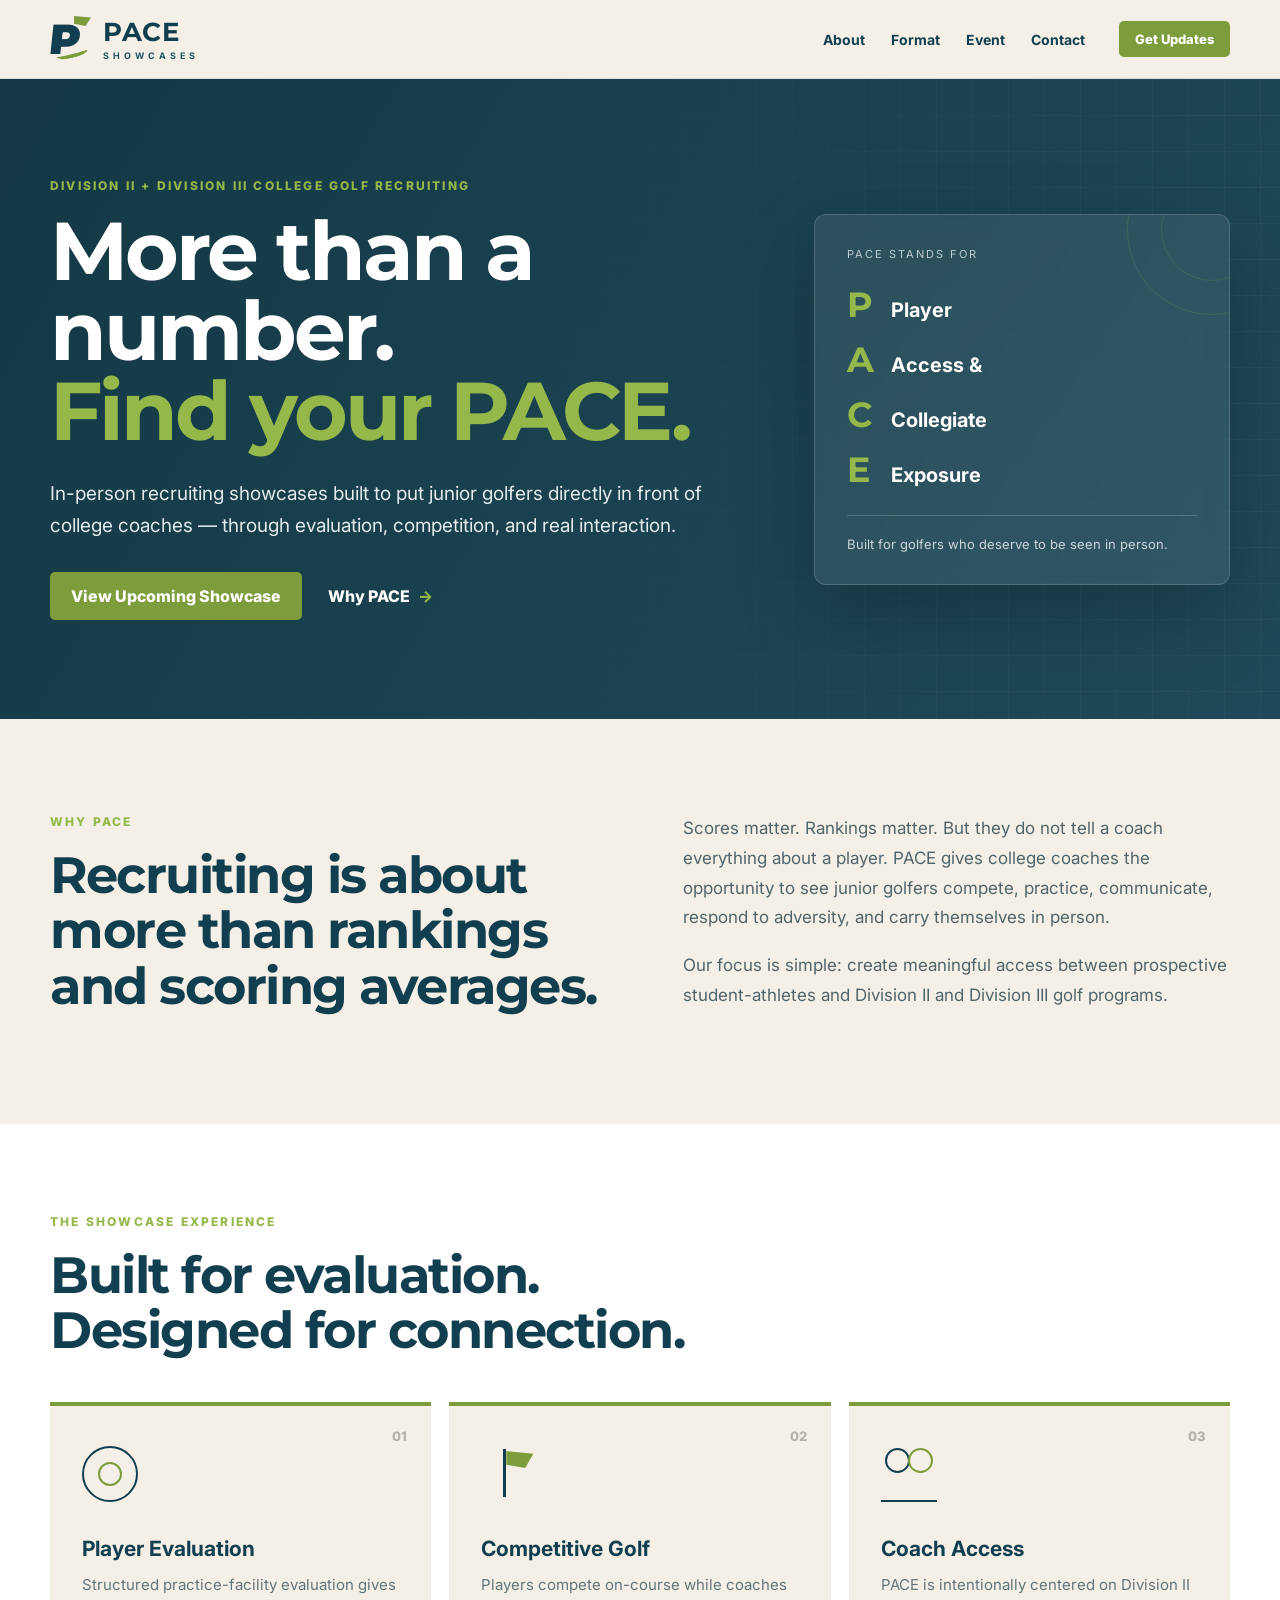
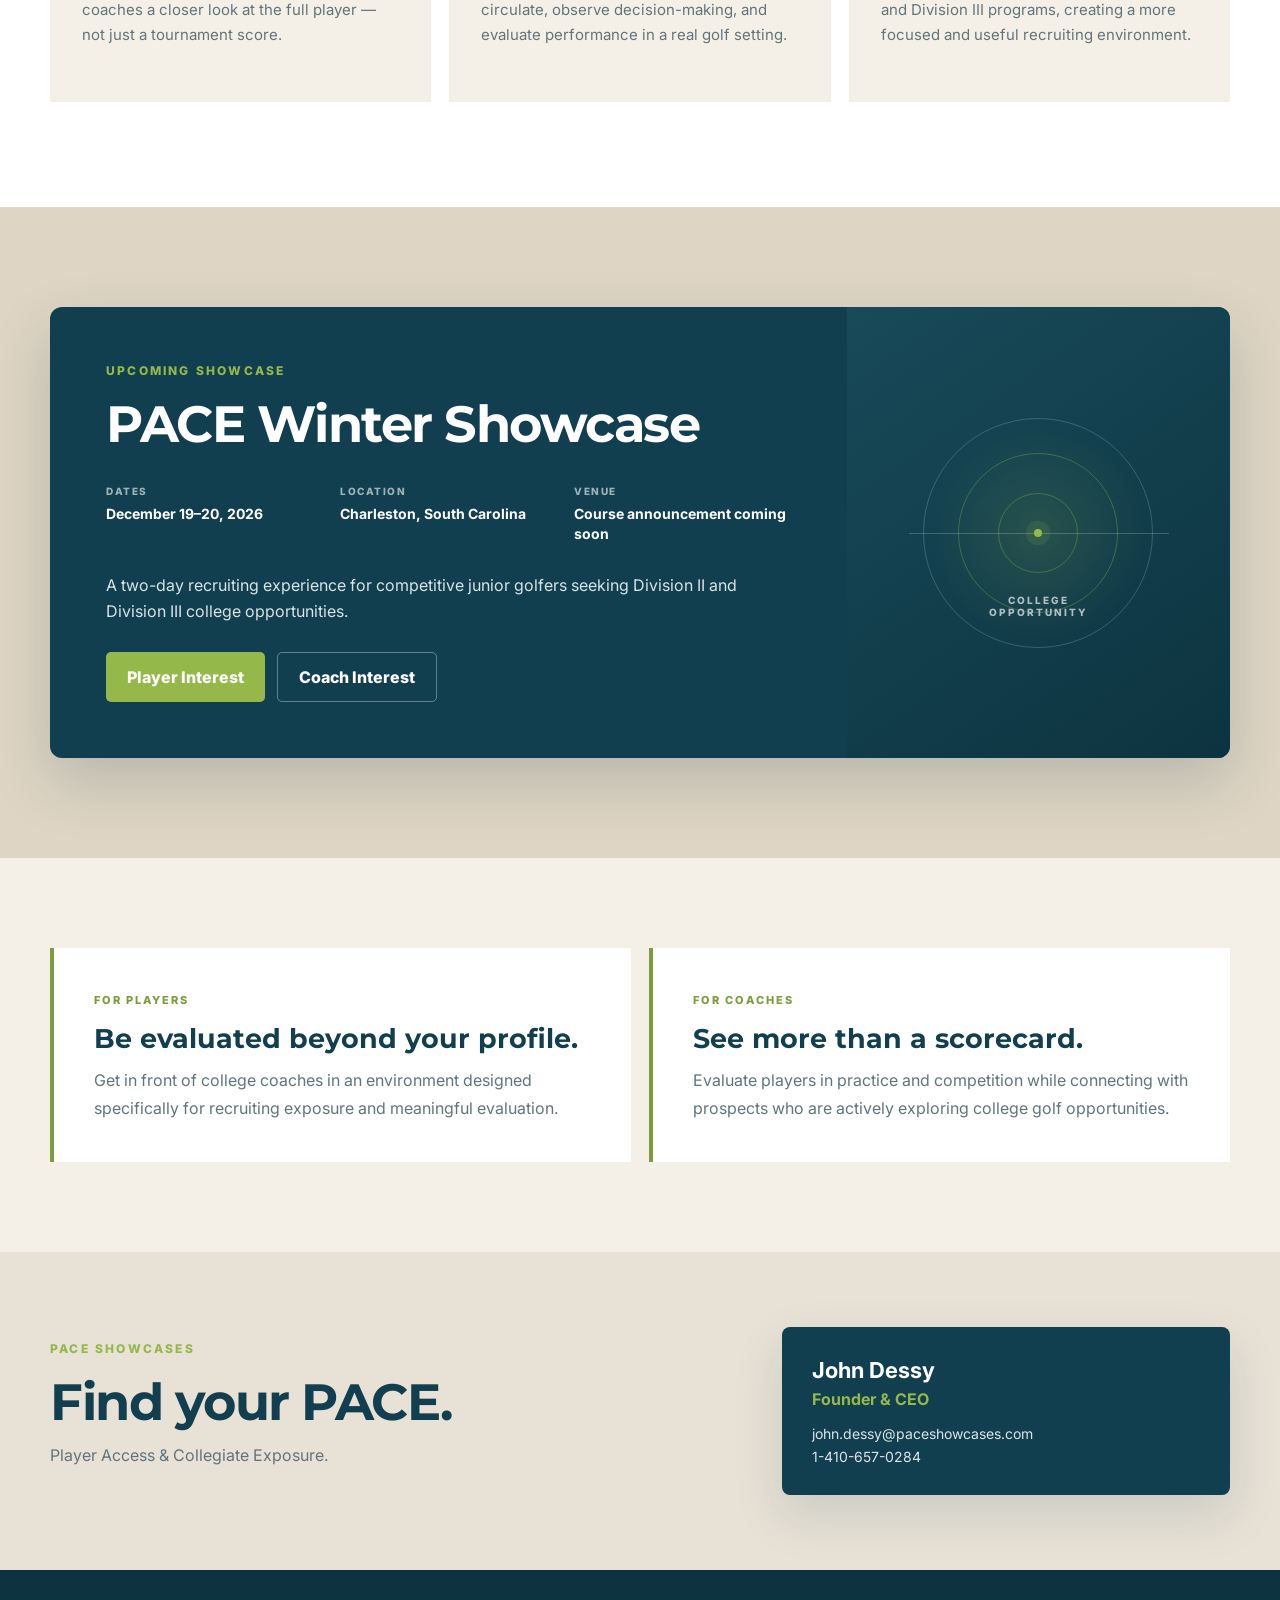
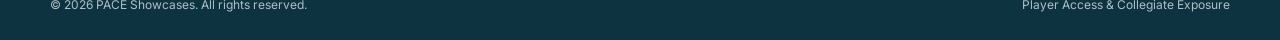
==== index.html @ 811496b5 "Add files via upload" ====
<!DOCTYPE html>
<html lang="en">
<head>
  <meta charset="UTF-8" />
  <meta name="viewport" content="width=device-width, initial-scale=1.0" />
  <meta name="description" content="PACE Showcases connects junior golfers with Division II and Division III college coaches through in-person recruiting showcases." />
  <title>PACE Showcases | Player Access & Collegiate Exposure</title>
  <link rel="preconnect" href="https://fonts.googleapis.com">
  <link rel="preconnect" href="https://fonts.gstatic.com" crossorigin>
  <link href="https://fonts.googleapis.com/css2?family=Inter:wght@400;500;600;700;800&family=Montserrat:wght@700;800;900&display=swap" rel="stylesheet">
  <link rel="stylesheet" href="styles.css" />
</head>
<body>
  <header class="site-header">
    <div class="shell nav-wrap">
      <a class="brand" href="#top" aria-label="PACE Showcases home">
        <span class="brand-mark" aria-hidden="true">
          <span class="flag"></span>
          <span class="path"></span>
          <span class="p-letter">P</span>
        </span>
        <span class="brand-text">
          <strong>PACE</strong>
          <small>SHOWCASES</small>
        </span>
      </a>

      <nav class="nav" aria-label="Main navigation">
        <a href="#about">About</a>
        <a href="#format">Format</a>
        <a href="#event">Event</a>
        <a href="#contact">Contact</a>
      </nav>

      <a class="btn btn-small" href="mailto:john.dessy@paceshowcases.com?subject=PACE%20Showcase%20Interest">Get Updates</a>
    </div>
  </header>

  <main id="top">
    <section class="hero">
      <div class="hero-grid"></div>
      <div class="shell hero-inner">
        <div class="hero-copy">
          <div class="eyebrow">DIVISION II + DIVISION III COLLEGE GOLF RECRUITING</div>
          <h1>More than a number.<br><span>Find your PACE.</span></h1>
          <p class="hero-lead">
            In-person recruiting showcases built to put junior golfers directly in front of college coaches — through evaluation, competition, and real interaction.
          </p>
          <div class="hero-actions">
            <a class="btn" href="#event">View Upcoming Showcase</a>
            <a class="text-link" href="#about">Why PACE <span>→</span></a>
          </div>
        </div>

        <div class="hero-card">
          <div class="scope"></div>
          <div class="card-label">PACE stands for</div>
          <div class="acronym">
            <div><b>P</b><span>Player</span></div>
            <div><b>A</b><span>Access &</span></div>
            <div><b>C</b><span>Collegiate</span></div>
            <div><b>E</b><span>Exposure</span></div>
          </div>
          <div class="card-footer">Built for golfers who deserve to be seen in person.</div>
        </div>
      </div>
    </section>

    <section class="statement" id="about">
      <div class="shell statement-grid">
        <div>
          <div class="section-kicker">WHY PACE</div>
          <h2>Recruiting is about more than rankings and scoring averages.</h2>
        </div>
        <div class="statement-copy">
          <p>
            Scores matter. Rankings matter. But they do not tell a coach everything about a player.
            PACE gives college coaches the opportunity to see junior golfers compete, practice, communicate,
            respond to adversity, and carry themselves in person.
          </p>
          <p>
            Our focus is simple: create meaningful access between prospective student-athletes and
            Division II and Division III golf programs.
          </p>
        </div>
      </div>
    </section>

    <section class="format" id="format">
      <div class="shell">
        <div class="section-heading">
          <div class="section-kicker">THE SHOWCASE EXPERIENCE</div>
          <h2>Built for evaluation. Designed for connection.</h2>
        </div>

        <div class="feature-grid">
          <article class="feature">
            <span class="feature-num">01</span>
            <div class="feature-icon target-icon"></div>
            <h3>Player Evaluation</h3>
            <p>Structured practice-facility evaluation gives coaches a closer look at the full player — not just a tournament score.</p>
          </article>

          <article class="feature">
            <span class="feature-num">02</span>
            <div class="feature-icon flag-icon"></div>
            <h3>Competitive Golf</h3>
            <p>Players compete on-course while coaches circulate, observe decision-making, and evaluate performance in a real golf setting.</p>
          </article>

          <article class="feature">
            <span class="feature-num">03</span>
            <div class="feature-icon people-icon"></div>
            <h3>Coach Access</h3>
            <p>PACE is intentionally centered on Division II and Division III programs, creating a more focused and useful recruiting environment.</p>
          </article>
        </div>
      </div>
    </section>

    <section class="event" id="event">
      <div class="shell">
        <div class="event-card">
          <div class="event-copy">
            <div class="section-kicker light">UPCOMING SHOWCASE</div>
            <h2>PACE Winter Showcase</h2>
            <div class="event-meta">
              <div>
                <small>DATES</small>
                <strong>December 19–20, 2026</strong>
              </div>
              <div>
                <small>LOCATION</small>
                <strong>Charleston, South Carolina</strong>
              </div>
              <div>
                <small>VENUE</small>
                <strong>Course announcement coming soon</strong>
              </div>
            </div>
            <p>
              A two-day recruiting experience for competitive junior golfers seeking Division II and Division III college opportunities.
            </p>
            <div class="event-actions">
              <a class="btn btn-light" href="mailto:john.dessy@paceshowcases.com?subject=PACE%20Winter%20Showcase%20Player%20Interest&body=Hi%20John%2C%0A%0AI%27d%20like%20more%20information%20about%20the%20PACE%20Winter%20Showcase.">Player Interest</a>
              <a class="btn btn-outline-light" href="mailto:john.dessy@paceshowcases.com?subject=PACE%20Winter%20Showcase%20Coach%20Interest&body=Hi%20John%2C%0A%0AI%27d%20like%20more%20information%20about%20attending%20the%20PACE%20Winter%20Showcase%20as%20a%20college%20coach.">Coach Interest</a>
            </div>
          </div>

          <div class="event-visual" aria-hidden="true">
            <div class="rangefinder">
              <span class="rf-line"></span>
              <span class="rf-dot"></span>
              <span class="rf-ring ring-1"></span>
              <span class="rf-ring ring-2"></span>
              <span class="rf-label">COLLEGE<br>OPPORTUNITY</span>
            </div>
          </div>
        </div>
      </div>
    </section>

    <section class="fit">
      <div class="shell fit-grid">
        <div class="fit-box">
          <span class="fit-label">FOR PLAYERS</span>
          <h3>Be evaluated beyond your profile.</h3>
          <p>Get in front of college coaches in an environment designed specifically for recruiting exposure and meaningful evaluation.</p>
        </div>
        <div class="fit-box">
          <span class="fit-label">FOR COACHES</span>
          <h3>See more than a scorecard.</h3>
          <p>Evaluate players in practice and competition while connecting with prospects who are actively exploring college golf opportunities.</p>
        </div>
      </div>
    </section>

    <section class="cta" id="contact">
      <div class="shell cta-inner">
        <div>
          <div class="section-kicker">PACE SHOWCASES</div>
          <h2>Find your PACE.</h2>
          <p>Player Access & Collegiate Exposure.</p>
        </div>
        <div class="contact-card">
          <strong>John Dessy</strong>
          <span>Founder & CEO</span>
          <a href="mailto:john.dessy@paceshowcases.com">john.dessy@paceshowcases.com</a>
          <a href="tel:+14106570284">1-410-657-0284</a>
        </div>
      </div>
    </section>
  </main>

  <footer>
    <div class="shell footer-inner">
      <div>© 2026 PACE Showcases. All rights reserved.</div>
      <div>Player Access & Collegiate Exposure</div>
    </div>
  </footer>
</body>
</html>
---- styles.css ----
:root {
  --navy: #123f4f;
  --navy-deep: #0d3340;
  --navy-soft: #1f5565;
  --green: #7d9d3d;
  --green-bright: #95b84b;
  --cream: #f4f0e7;
  --sand: #ded5c4;
  --white: #ffffff;
  --ink: #18303a;
  --muted: #6e7f86;
  --line: rgba(255,255,255,.18);
}

* { box-sizing: border-box; }
html { scroll-behavior: smooth; }
body {
  margin: 0;
  font-family: Inter, Arial, sans-serif;
  color: var(--ink);
  background: var(--cream);
}
a { color: inherit; text-decoration: none; }
.shell {
  width: min(1180px, calc(100% - 40px));
  margin: 0 auto;
}

.site-header {
  position: sticky;
  top: 0;
  z-index: 50;
  background: rgba(244,240,231,.94);
  backdrop-filter: blur(12px);
  border-bottom: 1px solid rgba(13,51,64,.10);
}
.nav-wrap {
  height: 78px;
  display: flex;
  align-items: center;
  gap: 34px;
}
.brand { display:flex; align-items:center; gap:11px; margin-right:auto; }
.brand-mark {
  position:relative;
  width:42px; height:46px;
}
.p-letter {
  position:absolute;
  inset:0;
  font-family:Montserrat, sans-serif;
  font-size:42px;
  font-weight:900;
  line-height:46px;
  color:var(--navy);
  transform:skew(-6deg);
}
.flag {
  position:absolute;
  width:17px; height:10px;
  right:1px; top:0;
  background:var(--green);
  clip-path:polygon(0 0,100% 16%,68% 100%,0 78%);
  z-index:3;
}
.path {
  position:absolute;
  left:6px; bottom:4px;
  width:32px; height:10px;
  border-bottom:4px solid var(--green);
  border-radius:50%;
  transform:rotate(-14deg);
  z-index:4;
}
.brand-text { display:flex; flex-direction:column; line-height:1; }
.brand-text strong {
  font-family:Montserrat,sans-serif; font-size:26px; letter-spacing:.5px; color:var(--navy);
}
.brand-text small {
  font-size:9px; letter-spacing:4px; margin-top:6px; color:var(--navy-soft); font-weight:700;
}
.nav { display:flex; gap:26px; font-size:14px; font-weight:700; color:var(--navy); }
.nav a:hover { color:var(--green); }

.btn {
  display:inline-flex; align-items:center; justify-content:center;
  padding:14px 21px;
  background:var(--green);
  color:white;
  font-weight:800;
  border-radius:5px;
  transition:.2s ease;
}
.btn:hover { transform:translateY(-1px); background:var(--green-bright); }
.btn-small { padding:10px 16px; font-size:13px; }

.hero {
  position:relative;
  overflow:hidden;
  background:
    linear-gradient(120deg, rgba(13,51,64,.97), rgba(18,63,79,.94)),
    radial-gradient(circle at 78% 18%, rgba(149,184,75,.18), transparent 28%);
  color:white;
}
.hero-grid {
  position:absolute;
  inset:0;
  background-image:
    linear-gradient(rgba(255,255,255,.035) 1px, transparent 1px),
    linear-gradient(90deg, rgba(255,255,255,.035) 1px, transparent 1px);
  background-size:36px 36px;
  mask-image:linear-gradient(to left, #000, transparent 70%);
}
.hero-inner {
  min-height:640px;
  display:grid;
  grid-template-columns:1.25fr .75fr;
  align-items:center;
  gap:70px;
  padding:80px 0;
  position:relative;
}
.eyebrow, .section-kicker {
  color:var(--green-bright);
  font-size:12px;
  font-weight:800;
  letter-spacing:2.2px;
  margin-bottom:18px;
}
.hero h1 {
  font-family:Montserrat,sans-serif;
  font-size:clamp(48px, 6.4vw, 82px);
  line-height:.98;
  margin:0;
  letter-spacing:-3px;
}
.hero h1 span { color:var(--green-bright); }
.hero-lead {
  max-width:700px;
  font-size:19px;
  line-height:1.7;
  color:#e4ecef;
  margin:26px 0 30px;
}
.hero-actions { display:flex; align-items:center; gap:26px; }
.text-link { font-weight:800; }
.text-link span { color:var(--green-bright); margin-left:5px; }

.hero-card {
  position:relative;
  background:rgba(255,255,255,.08);
  border:1px solid rgba(255,255,255,.16);
  padding:32px;
  border-radius:12px;
  box-shadow:0 30px 80px rgba(0,0,0,.22);
  backdrop-filter:blur(10px);
  overflow:hidden;
}
.scope {
  position:absolute;
  width:170px; height:170px;
  border:1px solid rgba(149,184,75,.18);
  border-radius:50%;
  right:-68px; top:-70px;
}
.scope:after {
  content:"";
  position:absolute; inset:33px;
  border:1px solid rgba(149,184,75,.16);
  border-radius:50%;
}
.card-label { text-transform:uppercase; font-size:11px; letter-spacing:2px; color:#bccbd0; margin-bottom:22px; }
.acronym { display:grid; gap:12px; }
.acronym div { display:flex; align-items:baseline; gap:16px; }
.acronym b {
  font-family:Montserrat,sans-serif;
  font-size:35px; color:var(--green-bright); width:28px;
}
.acronym span { font-size:20px; font-weight:700; }
.card-footer { border-top:1px solid var(--line); margin-top:24px; padding-top:20px; color:#cbd6da; font-size:13px; }

.statement { padding:95px 0; }
.statement-grid { display:grid; grid-template-columns:1fr 1fr; gap:85px; }
.statement h2, .section-heading h2, .event h2, .cta h2 {
  font-family:Montserrat,sans-serif;
  margin:0;
  color:var(--navy);
  font-size:clamp(34px, 4vw, 54px);
  line-height:1.08;
  letter-spacing:-1.5px;
}
.statement-copy p { font-size:17px; line-height:1.75; margin:0 0 18px; color:#50646c; }

.format { padding:90px 0 105px; background:white; }
.section-heading { max-width:720px; margin-bottom:45px; }
.feature-grid { display:grid; grid-template-columns:repeat(3,1fr); gap:18px; }
.feature {
  position:relative;
  padding:32px;
  background:var(--cream);
  border-top:4px solid var(--green);
  min-height:300px;
}
.feature-num { position:absolute; top:22px; right:24px; color:#b6b1a7; font-weight:800; font-size:13px; }
.feature-icon { width:56px; height:56px; margin:8px 0 34px; position:relative; }
.target-icon { border:2px solid var(--navy); border-radius:50%; }
.target-icon:after { content:""; position:absolute; inset:14px; border:2px solid var(--green); border-radius:50%; }
.flag-icon:before { content:""; position:absolute; left:22px; top:3px; width:3px; height:48px; background:var(--navy); }
.flag-icon:after { content:""; position:absolute; left:25px; top:5px; width:27px; height:17px; background:var(--green); clip-path:polygon(0 0,100% 15%,70% 100%,0 80%); }
.people-icon:before, .people-icon:after {
  content:""; position:absolute; width:21px; height:21px; border:2px solid var(--navy); border-radius:50%; top:2px;
}
.people-icon:before { left:4px; }
.people-icon:after { right:4px; border-color:var(--green); }
.people-icon { border-bottom:2px solid var(--navy); }
.feature h3 { margin:0 0 12px; color:var(--navy); font-size:21px; }
.feature p { margin:0; color:#62747b; line-height:1.65; font-size:15px; }

.event { padding:100px 0; background:var(--sand); }
.event-card {
  overflow:hidden;
  display:grid;
  grid-template-columns:1.35fr .65fr;
  border-radius:12px;
  background:var(--navy);
  color:white;
  box-shadow:0 24px 60px rgba(13,51,64,.18);
}
.event-copy { padding:56px; }
.section-kicker.light { color:var(--green-bright); }
.event h2 { color:white; }
.event-meta { display:grid; grid-template-columns:repeat(3,1fr); gap:18px; margin:34px 0 28px; }
.event-meta small { display:block; color:#9fb3ba; letter-spacing:1.5px; font-size:10px; font-weight:800; margin-bottom:7px; }
.event-meta strong { display:block; font-size:14px; line-height:1.4; }
.event-copy p { max-width:730px; color:#d9e4e7; line-height:1.65; }
.event-actions { display:flex; gap:12px; margin-top:28px; }
.btn-light { background:var(--green-bright); }
.btn-outline-light { background:transparent; border:1px solid rgba(255,255,255,.35); }
.event-visual {
  min-height:410px;
  position:relative;
  background:
    radial-gradient(circle at 50% 50%, rgba(149,184,75,.16), transparent 36%),
    linear-gradient(145deg, #184a59, #0d3340);
}
.rangefinder {
  position:absolute;
  width:230px; height:230px;
  border:1px solid rgba(255,255,255,.18);
  border-radius:50%;
  left:50%; top:50%; transform:translate(-50%,-50%);
}
.rf-ring { position:absolute; border:1px solid rgba(149,184,75,.35); border-radius:50%; }
.ring-1 { inset:34px; }
.ring-2 { inset:74px; }
.rf-line { position:absolute; width:260px; height:1px; background:rgba(255,255,255,.2); top:50%; left:-15px; }
.rf-dot { position:absolute; width:8px; height:8px; border-radius:50%; background:var(--green-bright); left:50%; top:50%; transform:translate(-50%,-50%); box-shadow:0 0 0 8px rgba(149,184,75,.12); }
.rf-label { position:absolute; bottom:29px; width:100%; text-align:center; font-size:10px; letter-spacing:2px; color:#aebfc5; font-weight:800; }

.fit { padding:90px 0; }
.fit-grid { display:grid; grid-template-columns:1fr 1fr; gap:18px; }
.fit-box { background:white; padding:40px; border-left:4px solid var(--green); }
.fit-label { color:var(--green); font-weight:800; font-size:11px; letter-spacing:2px; }
.fit-box h3 { color:var(--navy); font-family:Montserrat,sans-serif; font-size:27px; margin:14px 0 12px; }
.fit-box p { color:#62747b; line-height:1.7; margin:0; }

.cta { background:#e7e1d6; padding:75px 0; }
.cta-inner { display:grid; grid-template-columns:1.2fr .8fr; gap:60px; align-items:center; }
.cta p { color:#62747b; }
.contact-card {
  background:var(--navy);
  color:white;
  padding:30px;
  border-radius:8px;
  display:flex; flex-direction:column; gap:6px;
  box-shadow:0 20px 50px rgba(13,51,64,.13);
}
.contact-card strong { font-size:22px; }
.contact-card span { color:var(--green-bright); font-weight:700; margin-bottom:10px; }
.contact-card a { color:#dbe5e8; font-size:14px; }

footer { background:var(--navy-deep); color:#aebfc5; font-size:12px; }
.footer-inner { min-height:70px; display:flex; align-items:center; justify-content:space-between; gap:20px; }

@media (max-width: 900px) {
  .nav { display:none; }
  .hero-inner, .statement-grid, .cta-inner { grid-template-columns:1fr; }
  .hero-inner { gap:35px; min-height:auto; }
  .hero-card { max-width:520px; }
  .feature-grid { grid-template-columns:1fr; }
  .event-card { grid-template-columns:1fr; }
  .event-visual { min-height:300px; }
  .event-meta { grid-template-columns:1fr; }
  .fit-grid { grid-template-columns:1fr; }
}

@media (max-width: 600px) {
  .shell { width:min(100% - 26px, 1180px); }
  .nav-wrap { height:68px; }
  .btn-small { display:none; }
  .brand-text strong { font-size:23px; }
  .hero-inner { padding:65px 0; }
  .hero h1 { font-size:46px; letter-spacing:-2px; }
  .hero-lead { font-size:17px; }
  .hero-actions, .event-actions { align-items:stretch; flex-direction:column; }
  .hero-actions .text-link { padding:8px 0; }
  .statement, .format, .event, .fit { padding:68px 0; }
  .event-copy { padding:34px 24px; }
  .footer-inner { padding:22px 0; flex-direction:column; align-items:flex-start; }
}
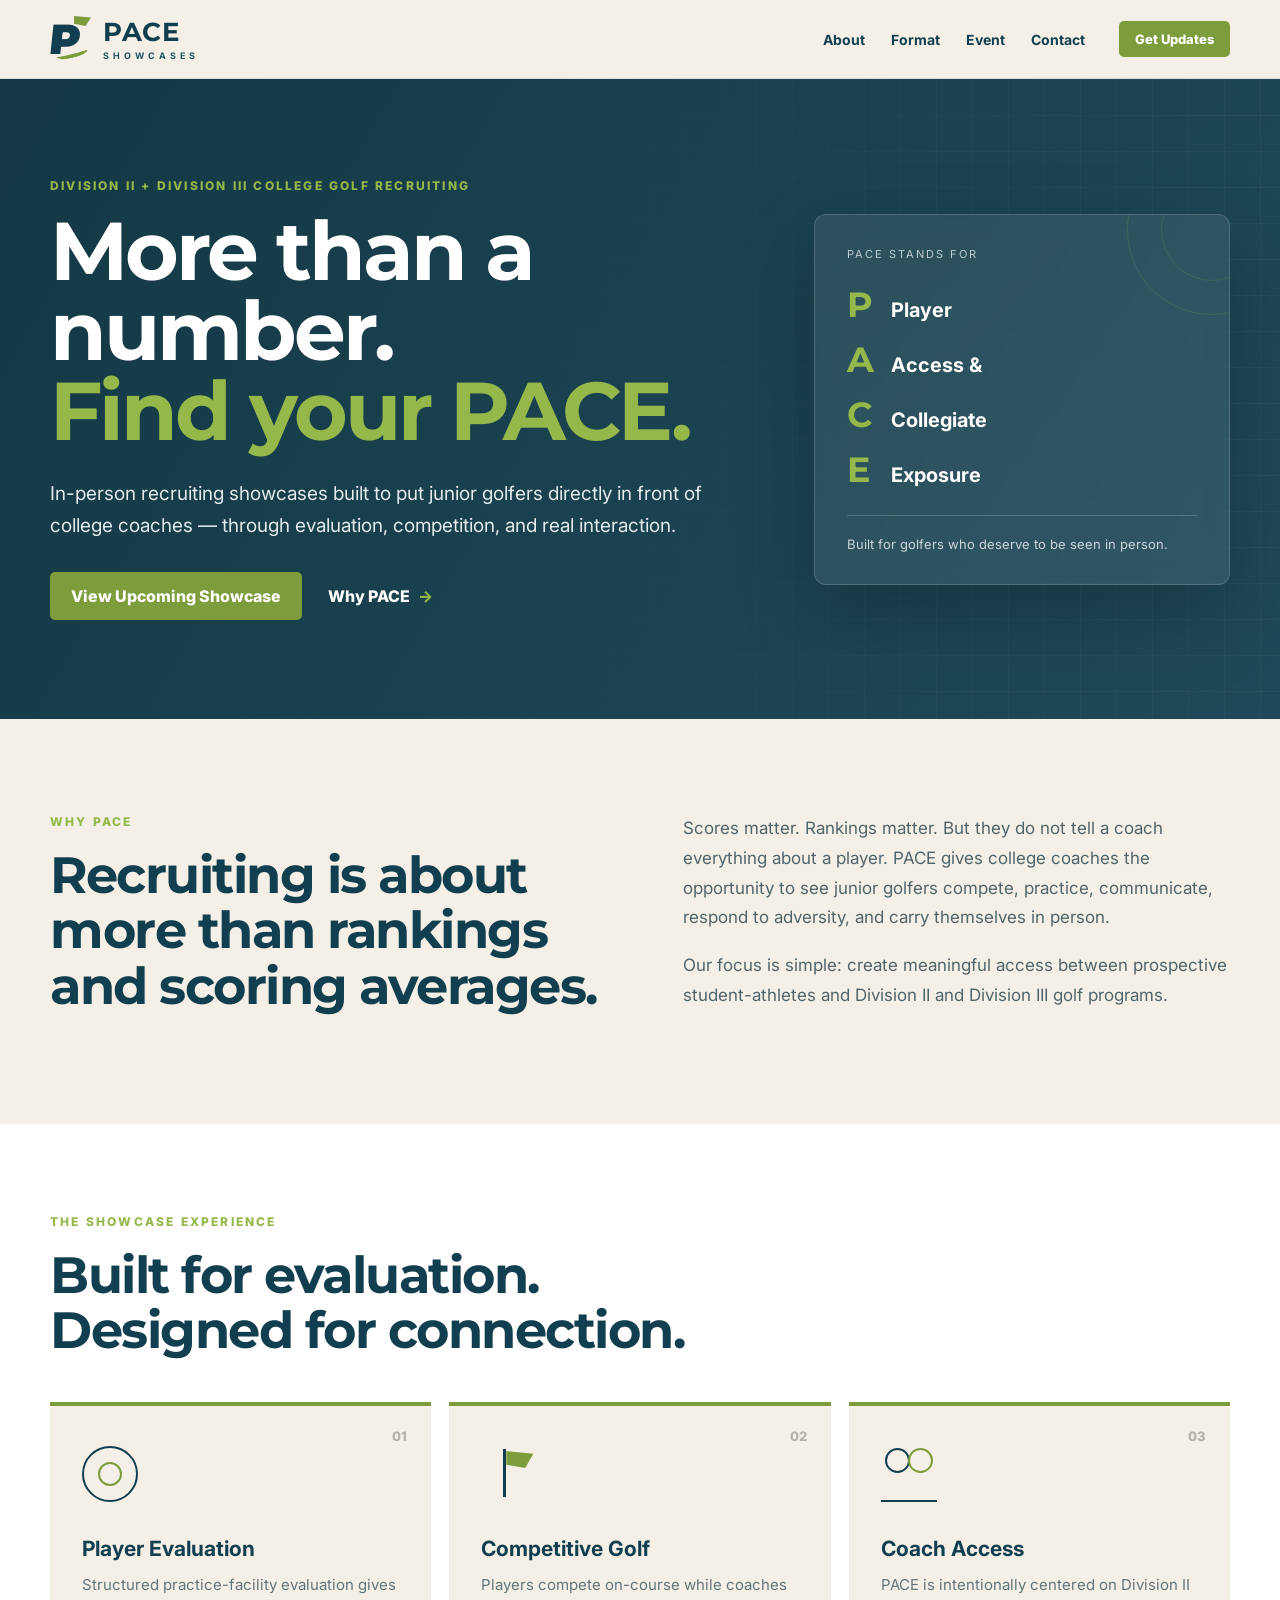
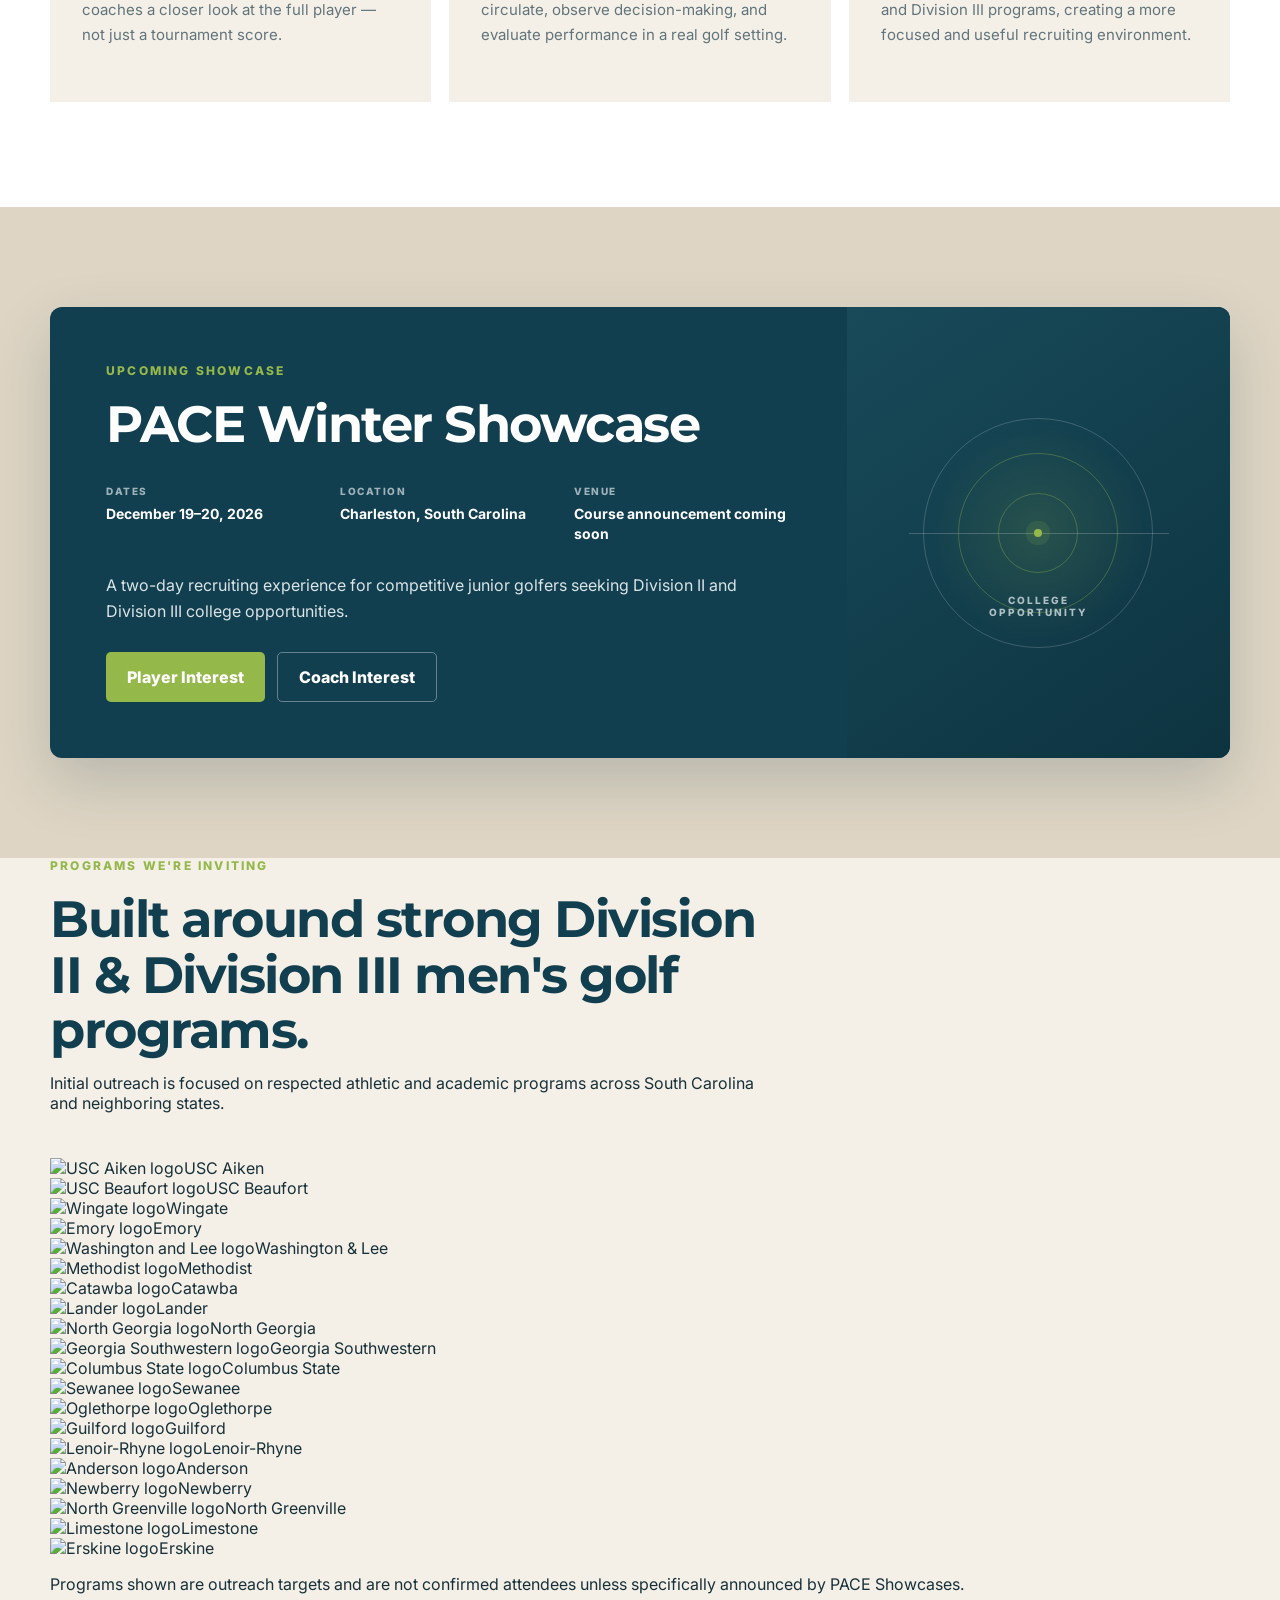
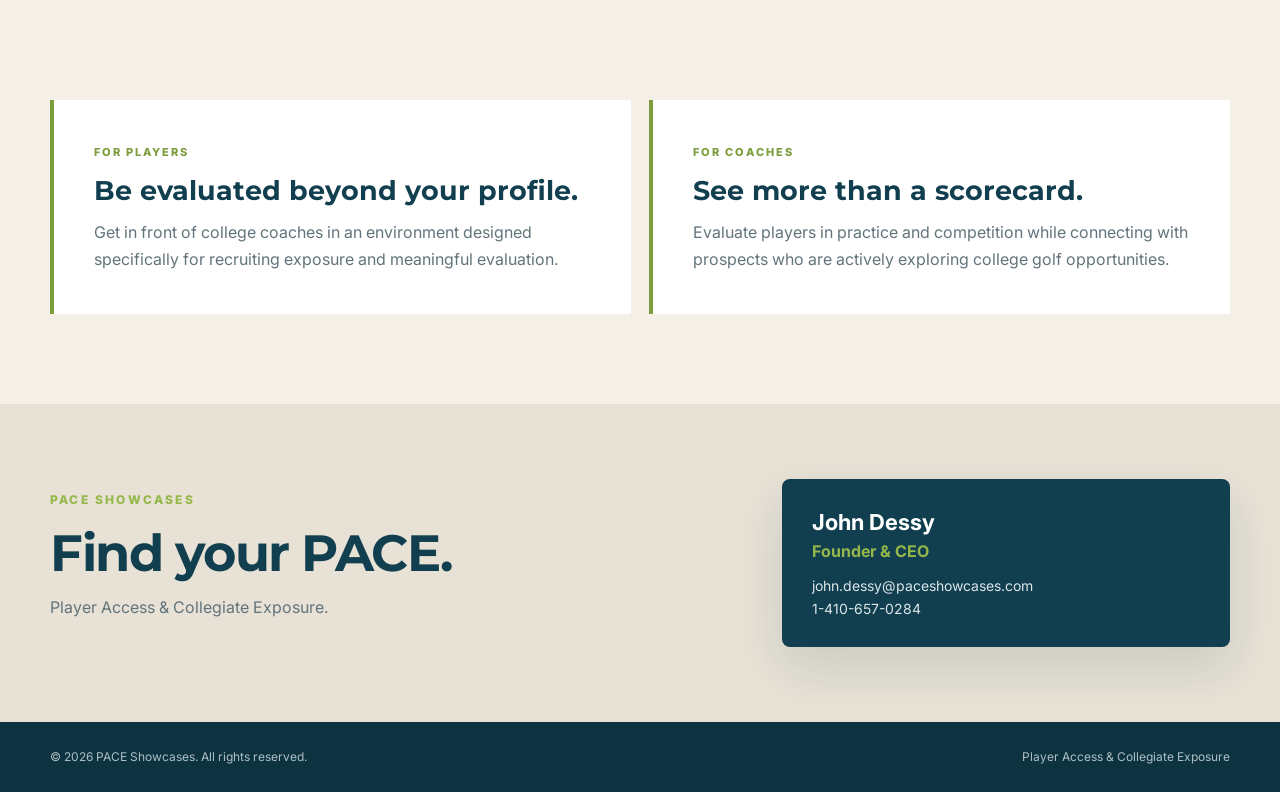
==== commit fc2c072b: "Add programs section with logos and descriptions Added a new section for programs with details and l" ====
--- a/index.html
+++ b/index.html
@@ -160,6 +160,41 @@
       </div>
     </section>
 
+
+    <section class="programs" id="programs">
+      <div class="shell">
+        <div class="section-heading programs-heading">
+          <div class="section-kicker">PROGRAMS WE'RE INVITING</div>
+          <h2>Built around strong Division II & Division III men's golf programs.</h2>
+          <p>Initial outreach is focused on respected athletic and academic programs across South Carolina and neighboring states.</p>
+        </div>
+
+        <div class="program-grid">
+          <div class="program-card"><img src="https://www.google.com/s2/favicons?domain=usca.edu&sz=128" alt="USC Aiken logo"><span>USC Aiken</span></div>
+          <div class="program-card"><img src="https://www.google.com/s2/favicons?domain=uscb.edu&sz=128" alt="USC Beaufort logo"><span>USC Beaufort</span></div>
+          <div class="program-card"><img src="https://www.google.com/s2/favicons?domain=wingate.edu&sz=128" alt="Wingate logo"><span>Wingate</span></div>
+          <div class="program-card"><img src="https://www.google.com/s2/favicons?domain=emory.edu&sz=128" alt="Emory logo"><span>Emory</span></div>
+          <div class="program-card"><img src="https://www.google.com/s2/favicons?domain=wlu.edu&sz=128" alt="Washington and Lee logo"><span>Washington &amp; Lee</span></div>
+          <div class="program-card"><img src="https://www.google.com/s2/favicons?domain=methodist.edu&sz=128" alt="Methodist logo"><span>Methodist</span></div>
+          <div class="program-card"><img src="https://www.google.com/s2/favicons?domain=catawba.edu&sz=128" alt="Catawba logo"><span>Catawba</span></div>
+          <div class="program-card"><img src="https://www.google.com/s2/favicons?domain=lander.edu&sz=128" alt="Lander logo"><span>Lander</span></div>
+          <div class="program-card"><img src="https://www.google.com/s2/favicons?domain=ung.edu&sz=128" alt="North Georgia logo"><span>North Georgia</span></div>
+          <div class="program-card"><img src="https://www.google.com/s2/favicons?domain=gsw.edu&sz=128" alt="Georgia Southwestern logo"><span>Georgia Southwestern</span></div>
+          <div class="program-card"><img src="https://www.google.com/s2/favicons?domain=columbusstate.edu&sz=128" alt="Columbus State logo"><span>Columbus State</span></div>
+          <div class="program-card"><img src="https://www.google.com/s2/favicons?domain=sewanee.edu&sz=128" alt="Sewanee logo"><span>Sewanee</span></div>
+          <div class="program-card"><img src="https://www.google.com/s2/favicons?domain=oglethorpe.edu&sz=128" alt="Oglethorpe logo"><span>Oglethorpe</span></div>
+          <div class="program-card"><img src="https://www.google.com/s2/favicons?domain=guilford.edu&sz=128" alt="Guilford logo"><span>Guilford</span></div>
+          <div class="program-card"><img src="https://www.google.com/s2/favicons?domain=lr.edu&sz=128" alt="Lenoir-Rhyne logo"><span>Lenoir-Rhyne</span></div>
+          <div class="program-card"><img src="https://www.google.com/s2/favicons?domain=andersonuniversity.edu&sz=128" alt="Anderson logo"><span>Anderson</span></div>
+          <div class="program-card"><img src="https://www.google.com/s2/favicons?domain=newberry.edu&sz=128" alt="Newberry logo"><span>Newberry</span></div>
+          <div class="program-card"><img src="https://www.google.com/s2/favicons?domain=ngu.edu&sz=128" alt="North Greenville logo"><span>North Greenville</span></div>
+          <div class="program-card"><img src="https://www.google.com/s2/favicons?domain=limestone.edu&sz=128" alt="Limestone logo"><span>Limestone</span></div>
+          <div class="program-card"><img src="https://www.google.com/s2/favicons?domain=erskine.edu&sz=128" alt="Erskine logo"><span>Erskine</span></div>
+        </div>
+        <p class="program-disclaimer">Programs shown are outreach targets and are not confirmed attendees unless specifically announced by PACE Showcases.</p>
+      </div>
+    </section>
+
     <section class="fit">
       <div class="shell fit-grid">
         <div class="fit-box">
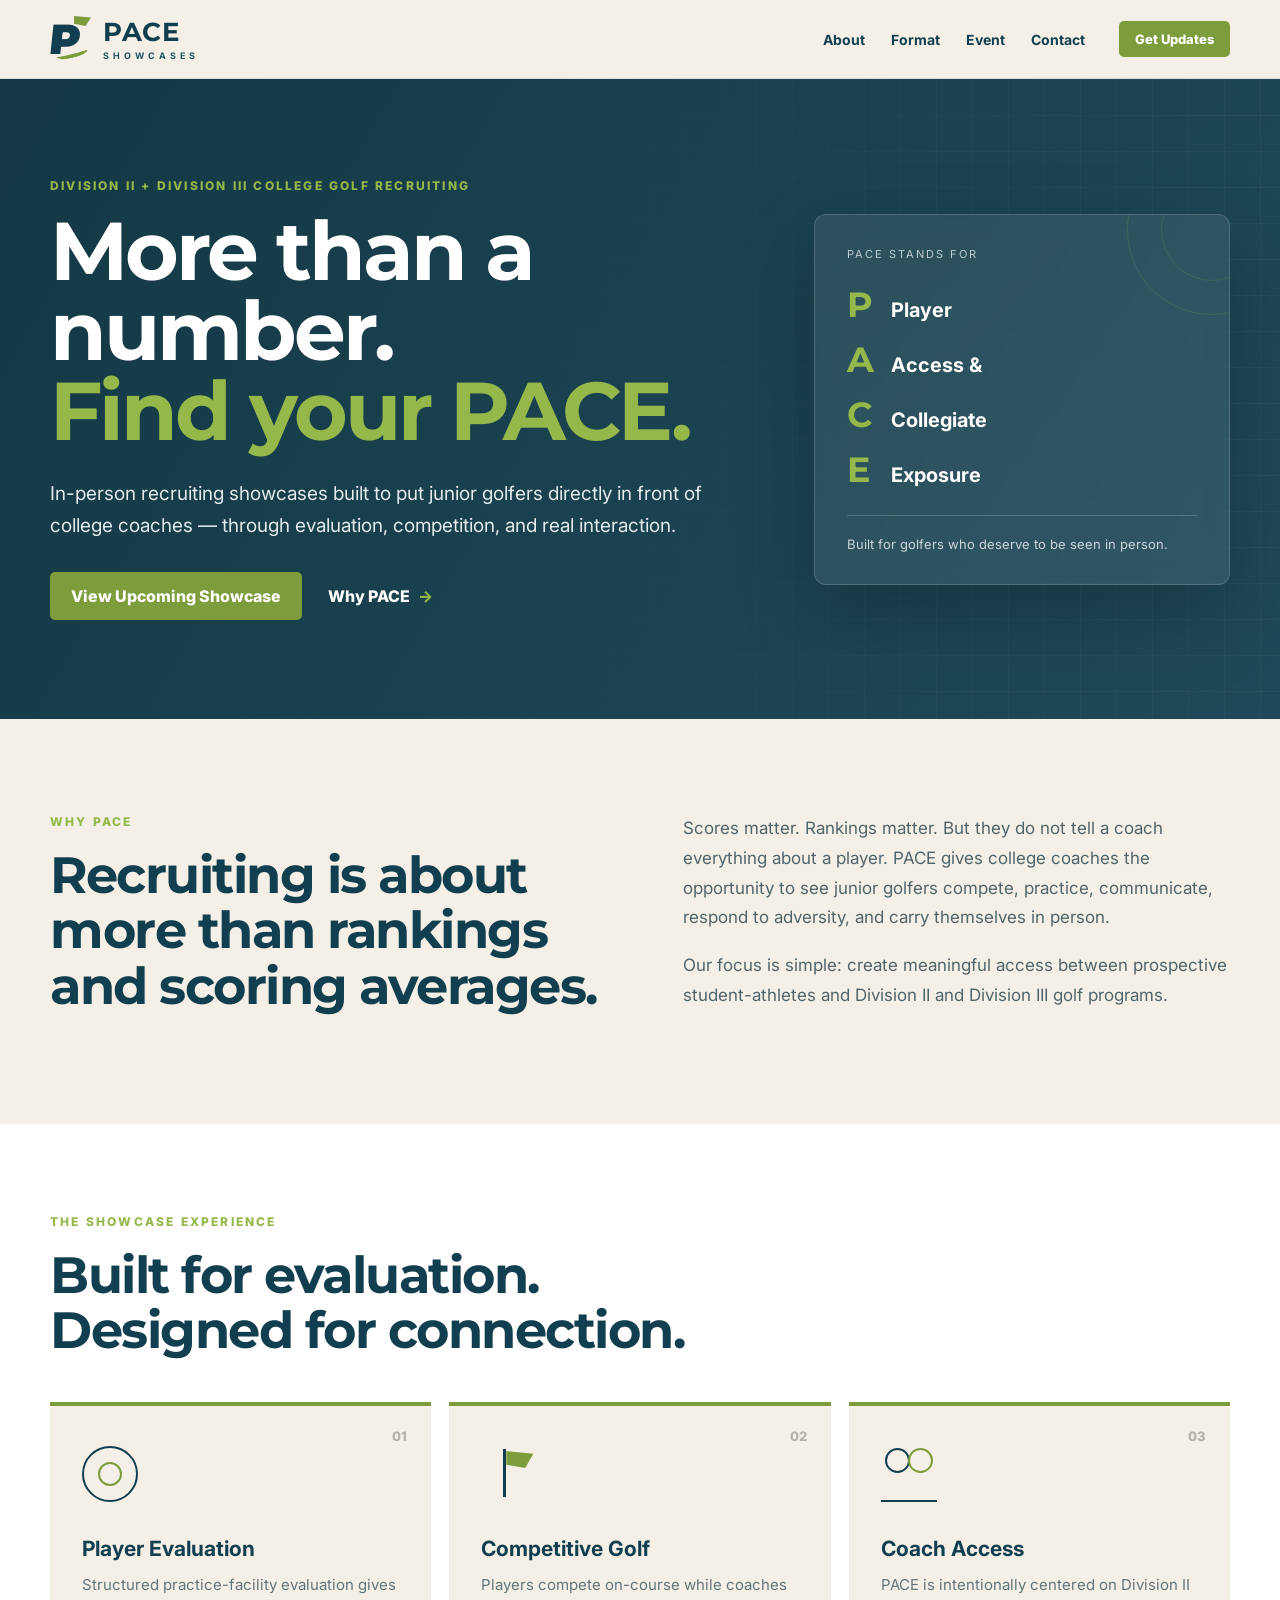
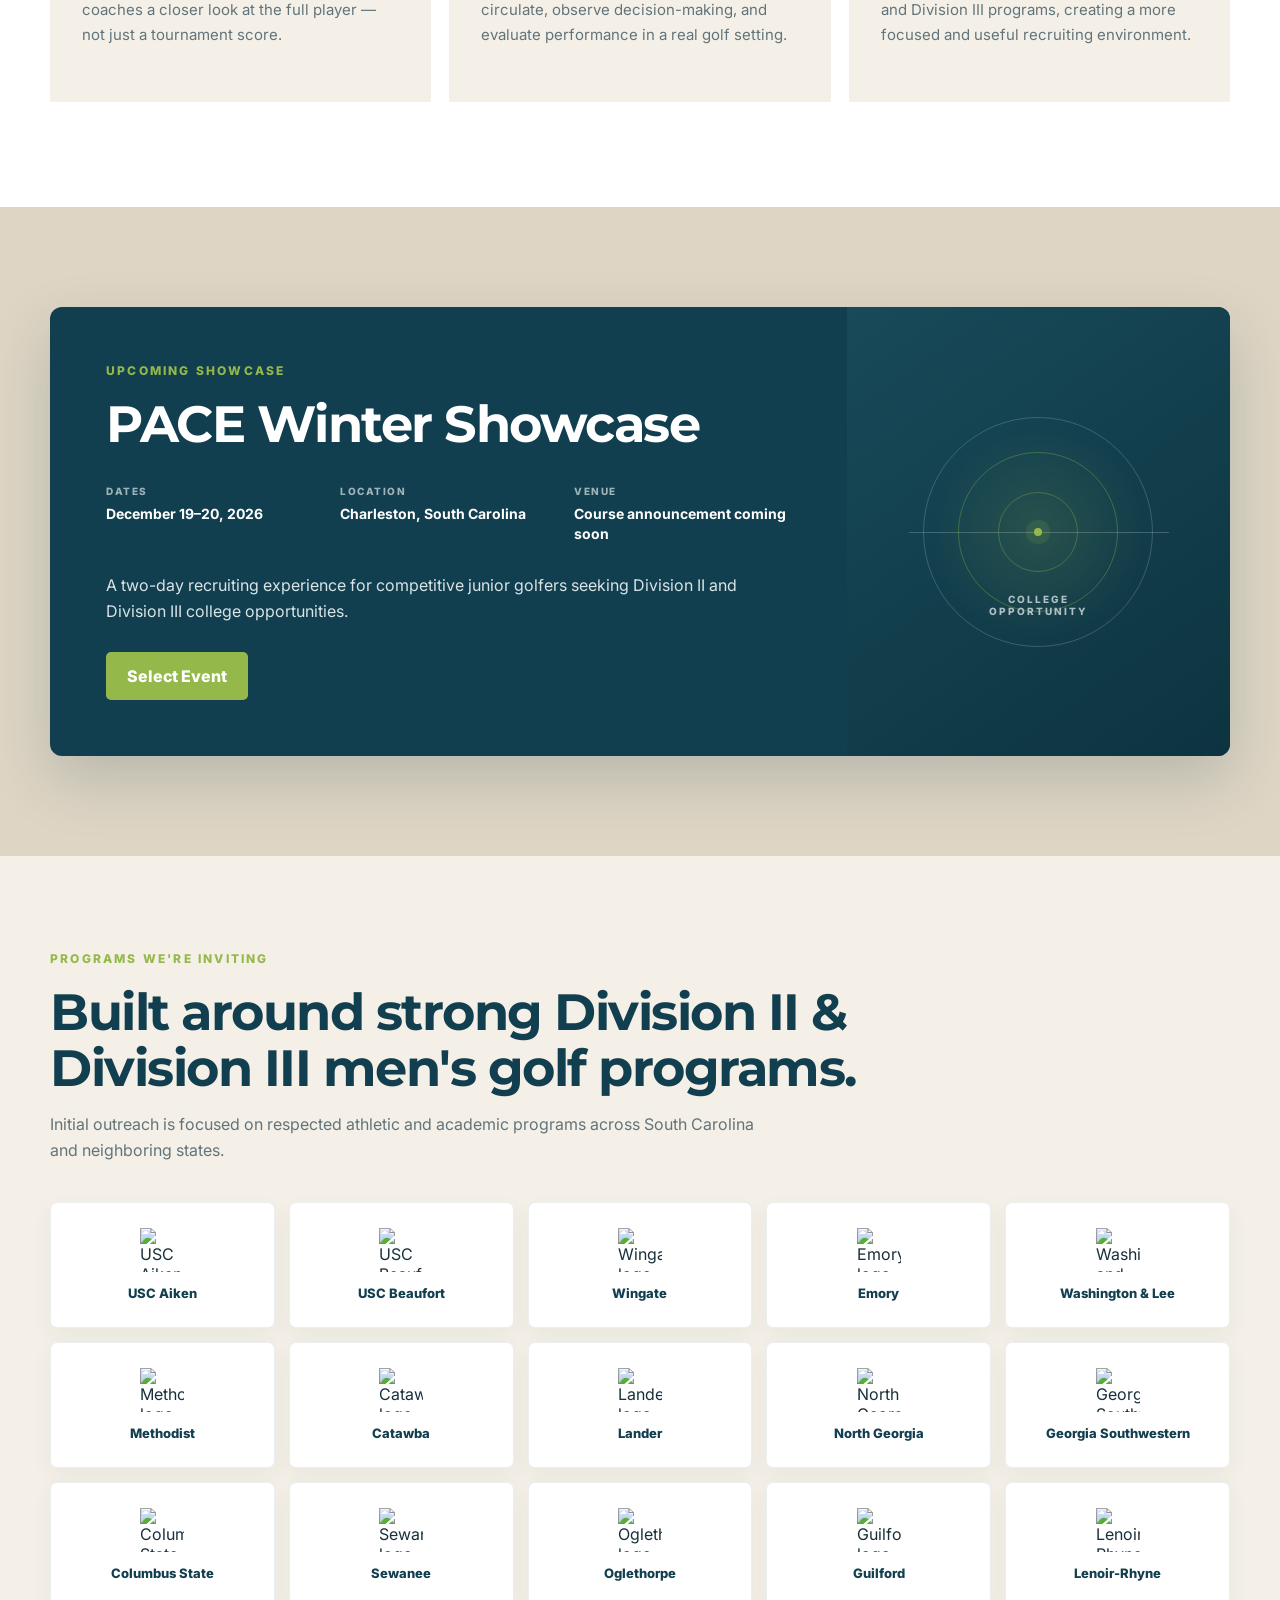
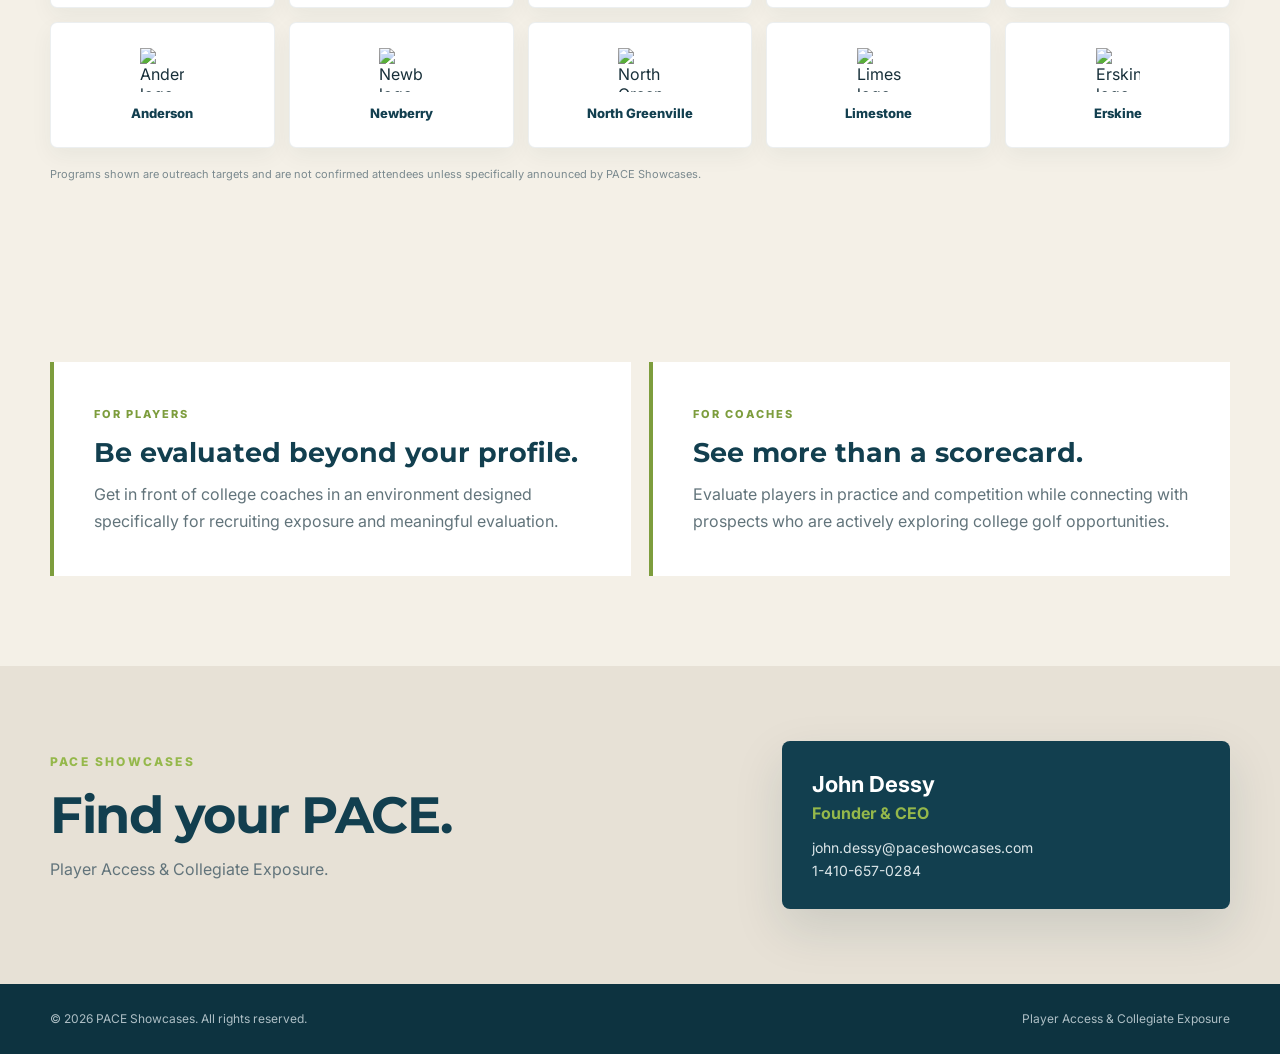
==== commit 73579bda: "Replace email links with event selection link" ====
--- a/index.html
+++ b/index.html
@@ -142,8 +142,7 @@
               A two-day recruiting experience for competitive junior golfers seeking Division II and Division III college opportunities.
             </p>
             <div class="event-actions">
-              <a class="btn btn-light" href="mailto:john.dessy@paceshowcases.com?subject=PACE%20Winter%20Showcase%20Player%20Interest&body=Hi%20John%2C%0A%0AI%27d%20like%20more%20information%20about%20the%20PACE%20Winter%20Showcase.">Player Interest</a>
-              <a class="btn btn-outline-light" href="mailto:john.dessy@paceshowcases.com?subject=PACE%20Winter%20Showcase%20Coach%20Interest&body=Hi%20John%2C%0A%0AI%27d%20like%20more%20information%20about%20attending%20the%20PACE%20Winter%20Showcase%20as%20a%20college%20coach.">Coach Interest</a>
+              <a class="btn btn-light" href="event.html">Select Event</a>
             </div>
           </div>
 
--- a/styles.css
+++ b/styles.css
@@ -308,3 +308,57 @@
   .event-copy { padding:34px 24px; }
   .footer-inner { padding:22px 0; flex-direction:column; align-items:flex-start; }
 }
+
+.programs {
+  padding: 95px 0 90px;
+  background: #f4f0e7;
+}
+.programs-heading { max-width: 820px; margin-bottom: 38px; }
+.programs-heading p {
+  color:#62747b;
+  line-height:1.65;
+  font-size:16px;
+  max-width:720px;
+}
+.program-grid {
+  display:grid;
+  grid-template-columns:repeat(5,1fr);
+  gap:14px;
+}
+.program-card {
+  min-height:126px;
+  background:white;
+  border:1px solid rgba(13,51,64,.08);
+  display:flex;
+  flex-direction:column;
+  align-items:center;
+  justify-content:center;
+  gap:13px;
+  padding:18px 14px;
+  border-radius:7px;
+  box-shadow:0 8px 22px rgba(13,51,64,.05);
+}
+.program-card img {
+  width:44px;
+  height:44px;
+  object-fit:contain;
+}
+.program-card span {
+  color:var(--navy);
+  font-size:13px;
+  font-weight:800;
+  text-align:center;
+}
+.program-disclaimer {
+  margin:18px 0 0;
+  color:#7a898e;
+  font-size:11px;
+  line-height:1.5;
+}
+@media (max-width: 900px) {
+  .program-grid { grid-template-columns:repeat(3,1fr); }
+}
+@media (max-width: 600px) {
+  .program-grid { grid-template-columns:repeat(2,1fr); }
+  .programs { padding:68px 0; }
+}
